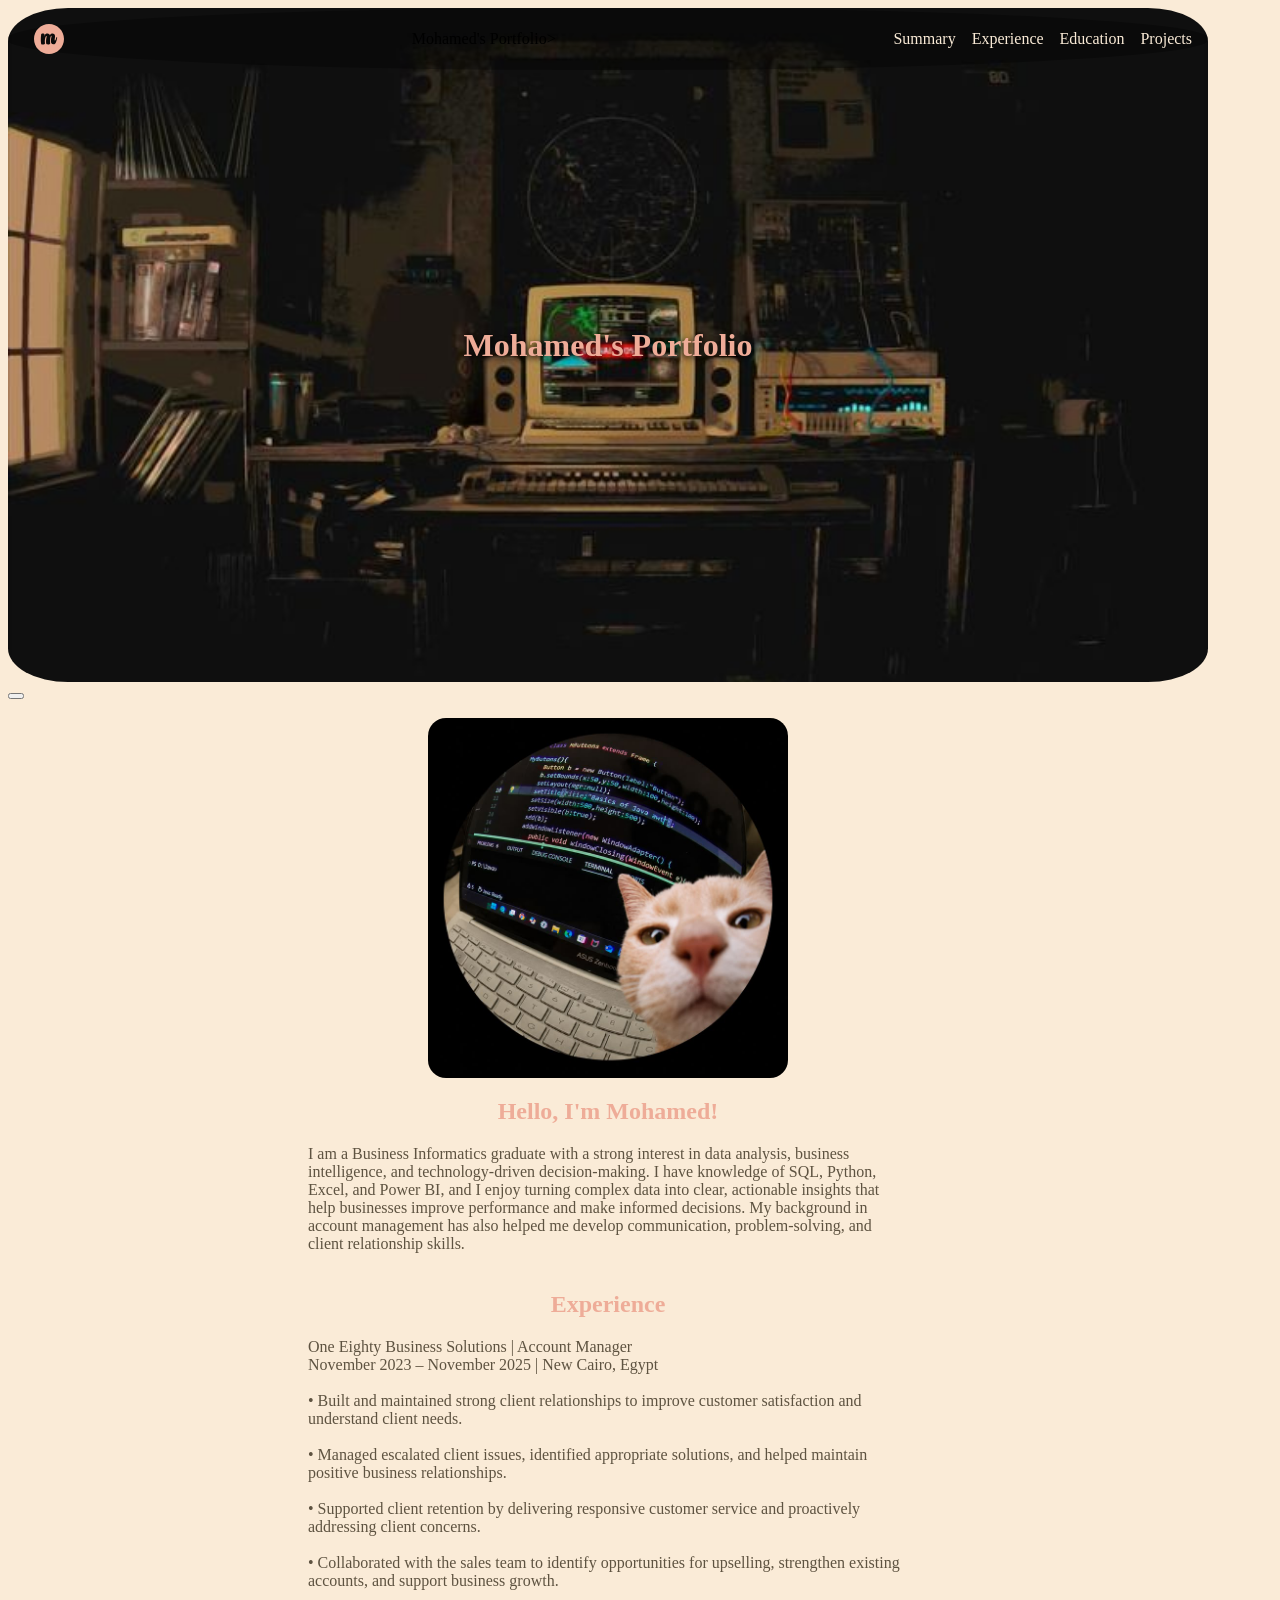
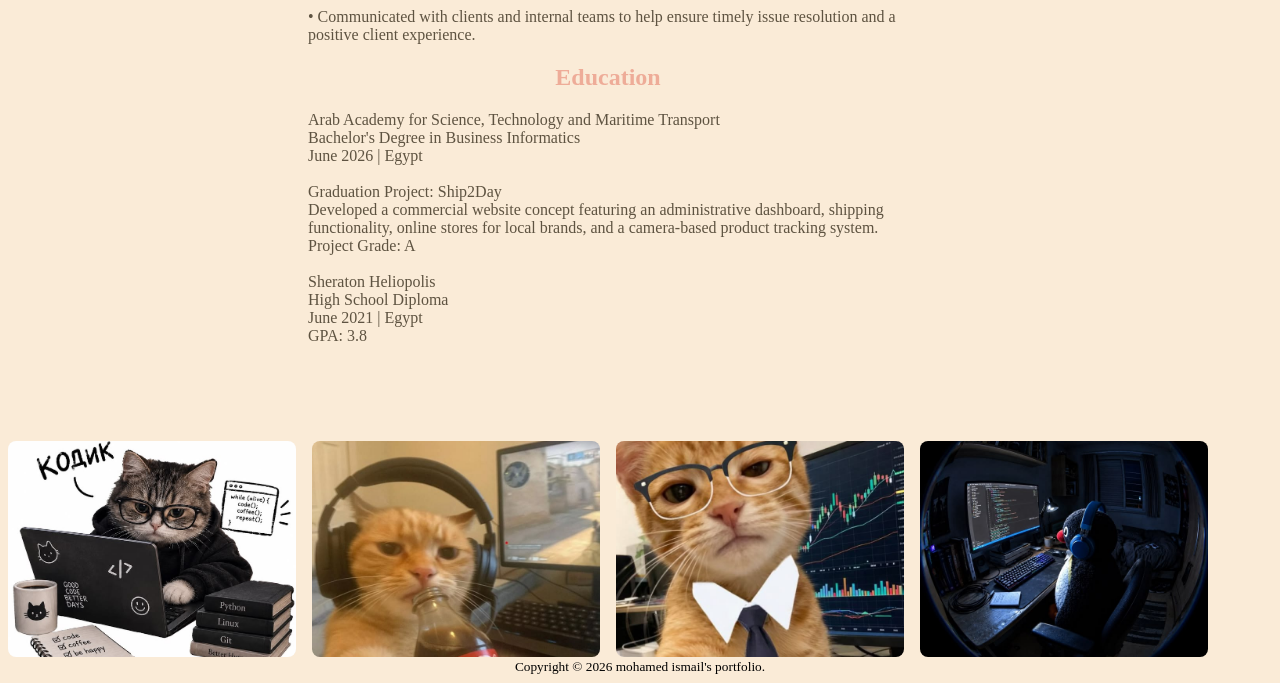
==== portfolio.html @ d8adeb4b "first commit" ====
<!DOCTYPE html>
<html lang="en">

<head>
  <meta charset="UTF-8">
  <meta name="viewport" content="width=device-width, initial-scale=1.0">
  <title>Mohamed's Portfolio</title>
  <!-- <meta name="Description" content="Mohamed is a Business Informatics graduate turning data into clear, useful business insights." > -->
  <link rel="stylesheet" href="./portfolio.css">
</head>

<body>

  <div class="container">
    <div class="hero" id="home">
      <img class="pro grad" src="./graduation.jpeg" alt="grad">
      <h1 class="title-h">Mohamed's Portfolio</h1>
      <nav class="navbar" aria-label="Main navigation">
       <img class="navbar-brand" src="./Letter m.svg" alt="home">Mohamed's Portfolio>
        <button class="navbar-toggler" type="button" aria-controls="navbar-links" aria-expanded="false">
          Menu
        </button>
        <ul class="navbar-links" id="navbar-links">
          <li><a href="#summary">Summary</a></li>
          <li><a href="#experience">Experience</a></li>
          <li><a href="#Education">Education</a></li>
          <li><a href="#projects">Projects</a></li>
        </ul>
      </nav>
    </div>
    <button type="button" class="btn btn-primary" id=""></button>
    <div class="protfolio1">
      <br >
      <div class="container2">
        <img class="gato" src="./gato programador.jpeg" alt="gato">
        <h2 class="hello" id="hello">Hello, I'm Mohamed!</h2>
        <p class="summary">
          I am a Business Informatics graduate with a strong interest in data analysis, business intelligence,
          and technology-driven decision-making. I have knowledge of SQL, Python, Excel, and Power BI, and I enjoy
          turning
          complex data into clear,
          actionable insights that help businesses improve performance and make informed decisions. My background in
          account management has also helped me develop communication,
          problem-solving, and client relationship skills.
        </p>
        <br>
      </div>

      <div class="container3">
        <h2 class="exp" id="experience">Experience</h2>
        <p class="exp-info">One Eighty Business Solutions | Account Manager
          <br>
          November 2023 – November 2025 | New Cairo, Egypt
          <br>
          <br>
          • Built and maintained strong client relationships to improve customer satisfaction and understand client
          needs.
          <br>
          <br>
          • Managed escalated client issues, identified appropriate solutions, and helped maintain positive business
          relationships.
          <br>
          <br>
          • Supported client retention by delivering responsive customer service and proactively addressing client
          concerns.
          <br>
          <br>
          • Collaborated with the sales team to identify opportunities for upselling, strengthen existing accounts, and
          support business growth.
          <br>
          <br>
          • Communicated with clients and internal teams to help ensure timely issue resolution and a positive client
          experience.
        </p>
      </div>
      <div class="contaner4">
        <h2 class="Education" id="Education">Education</h2>
        <p class="educ">Arab Academy for Science, Technology and Maritime Transport
          <br>
          Bachelor's Degree in Business Informatics
          <br>
          June 2026 | Egypt
          <br>
          <br>
          Graduation Project: Ship2Day
          <br>
          Developed a commercial website concept featuring an administrative dashboard, shipping functionality, online
          stores for local brands, and a camera-based product tracking system.
          <br>
          Project Grade: A
          <br>
          <br>
          Sheraton Heliopolis
          <br>
          High School Diploma <br> June 2021 | Egypt <br> GPA: 3.8
        </p>
      </div>

      <br>
      <br>
      <div class="projects" id="projects">
        <div class="grid-container">
          <div class="card">
            <img src="./_.jpeg" alt="project 1">
          </div>
          <div class="card">
            <img src="./checkout.jpeg" alt="project 2">
          </div>
          <div class="card">
            <img src="./eLIAS.jpeg" alt="project 3">
          </div>
          <div class="card">
            <img src="./Noot noot coder.jpeg" alt="project 4">
          </div>
        </div>
      </div>
    </div>
  </div>
  <script>
    const navToggle = document.querySelector(".navbar-toggler");
    const navLinks = document.querySelector(".navbar-links");

    navToggle.addEventListener("click", () => {
      const isExpanded = navToggle.getAttribute("aria-expanded") === "true";
      navToggle.setAttribute("aria-expanded", String(!isExpanded));
      navLinks.classList.toggle("is-open", !isExpanded);
    });

    navLinks.addEventListener("click", (event) => {
      if (event.target instanceof HTMLAnchorElement) {
        navToggle.setAttribute("aria-expanded", "false");
        navLinks.classList.remove("is-open");
      }
    });
  </script>

  <footer class="footer">
    <small>
      Copyright © 2026 mohamed ismail's portfolio.
    </small>
  </footer>

</body>

</html>
---- portfolio.css ----
body{
    background-color: antiquewhite;
}

.container {
    position: relative;
    width: min(1200px, 100%);
}

.navbar {
    position: absolute;
    top: 0;
    left: 0;
    z-index: 1;
    box-sizing: border-box;
    width: 100%;
    display: flex;
    align-items: center;
    justify-content: space-between;
    gap: 1rem;
    padding: 1rem;
    background-color: rgb(0 0 0 / 35%);
    border-radius: 48%;
}

.navbar a {
    color: antiquewhite;
    text-decoration: none;
}

.navbar a:hover,
.navbar a:focus-visible {
    text-decoration: underline;
}

.navbar-brand {
    height: 30px;
    width: 50px;
    border-color: bisque;
    font-weight: bold;
}

.navbar-links {
    display: flex;
    gap: 1rem;
    align-items: center;
    margin: 0;
    padding: 0;
    list-style: none;
}

.navbar-toggler {
    display: none;
}

.hero {
    position: relative;
}

.title-h {
    position: absolute;
    top: 50%;
    left: 50%;
    margin: 0;
    z-index: 2;
    transform: translate(-50%, -50%);
    color: rgb(238, 172, 152);
    text-align: center;
    text-shadow: 0 2px 6px black;
}

.pro {
    display: block;
    width: 100%;
    height: auto;
    border-radius: 5%;
}

.container2 {
    position: relative;
}


   .gato {
    display: block;
    width: 30%;
    height: auto;
    margin: 0 auto;
    border-radius: 5%;
}

.hello {
    text-align: center;
    color: rgb(238, 172, 152);
}

.summary {
    color: rgb(94, 83, 65);
    width: 50%;
    margin: auto;
}

.exp{
    text-align: center;
    color:rgb(238, 172, 152);
}

.exp-info{
    color: rgb(94, 83, 65);
    width: 50%;
    margin: auto;
}

.Education{
    text-align: center;
    color:rgb(238, 172, 152);
}

.educ{
    color: rgb(94, 83, 65);
    width: 50%;
    margin: auto;
}

@media (max-width: 600px) {
    .navbar {
        flex-wrap: wrap;
    }

    .navbar-toggler {
        display: block;
        padding: 0.5rem 0.75rem;
        border: 1px solid antiquewhite;
        border-radius: 4px;
        background: transparent;
        color: antiquewhite;
        font: inherit;
        cursor: pointer;
    }

    .navbar-links {
        display: none;
        flex-basis: 100%;
        align-items: flex-start;
        flex-direction: column;
        padding: 0.75rem;
        background-color: rgb(0 0 0 / 75%);
    }

    .navbar-links.is-open {
        display: flex;
    }
}

.grid-container {
    display: grid;
    margin-top: 5%;
    grid-template-columns: repeat(4, minmax(0, 1fr));
    gap: 1rem;
}

.grid-container img {
    display: block;
    width: 100%;
    aspect-ratio: 4 / 3;
    object-fit: cover;
    border-radius: 8px;
}

.projects{
    align-self: stretch;
}

footer{
    text-align: center;
}
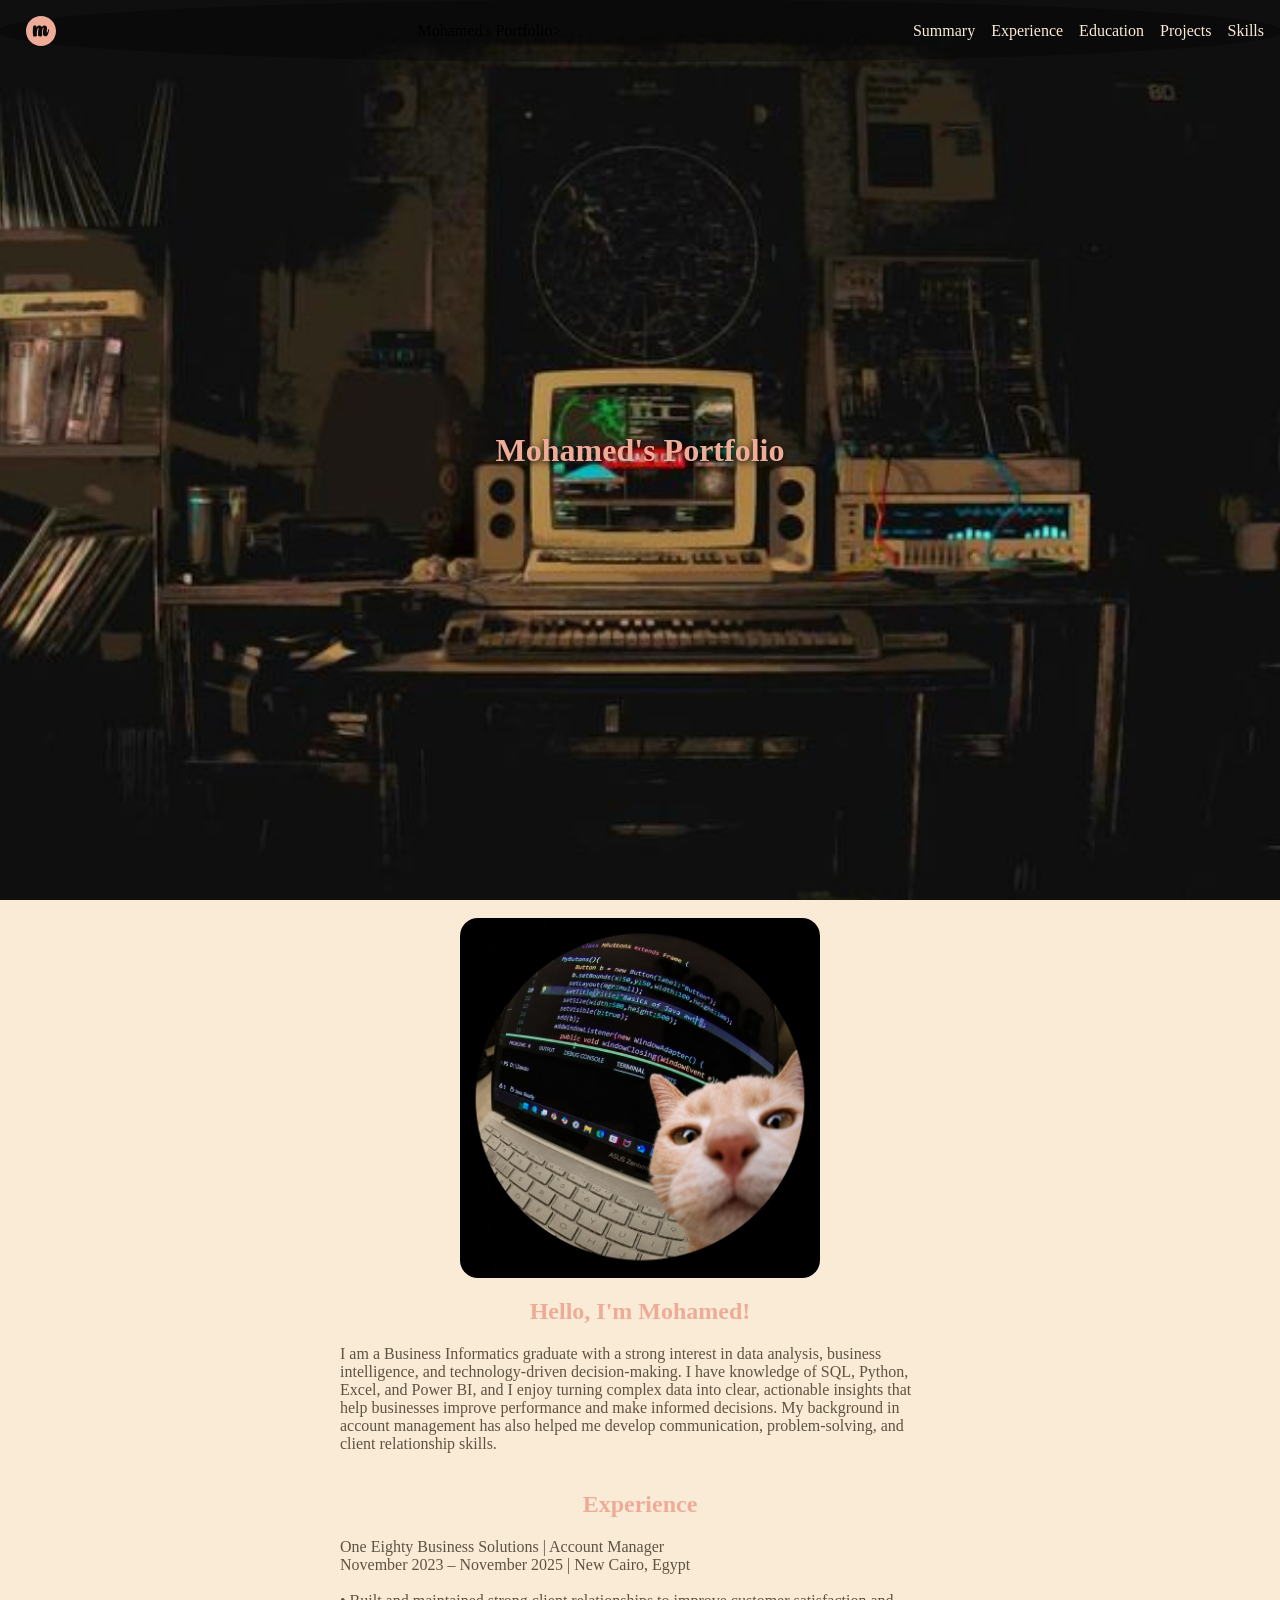
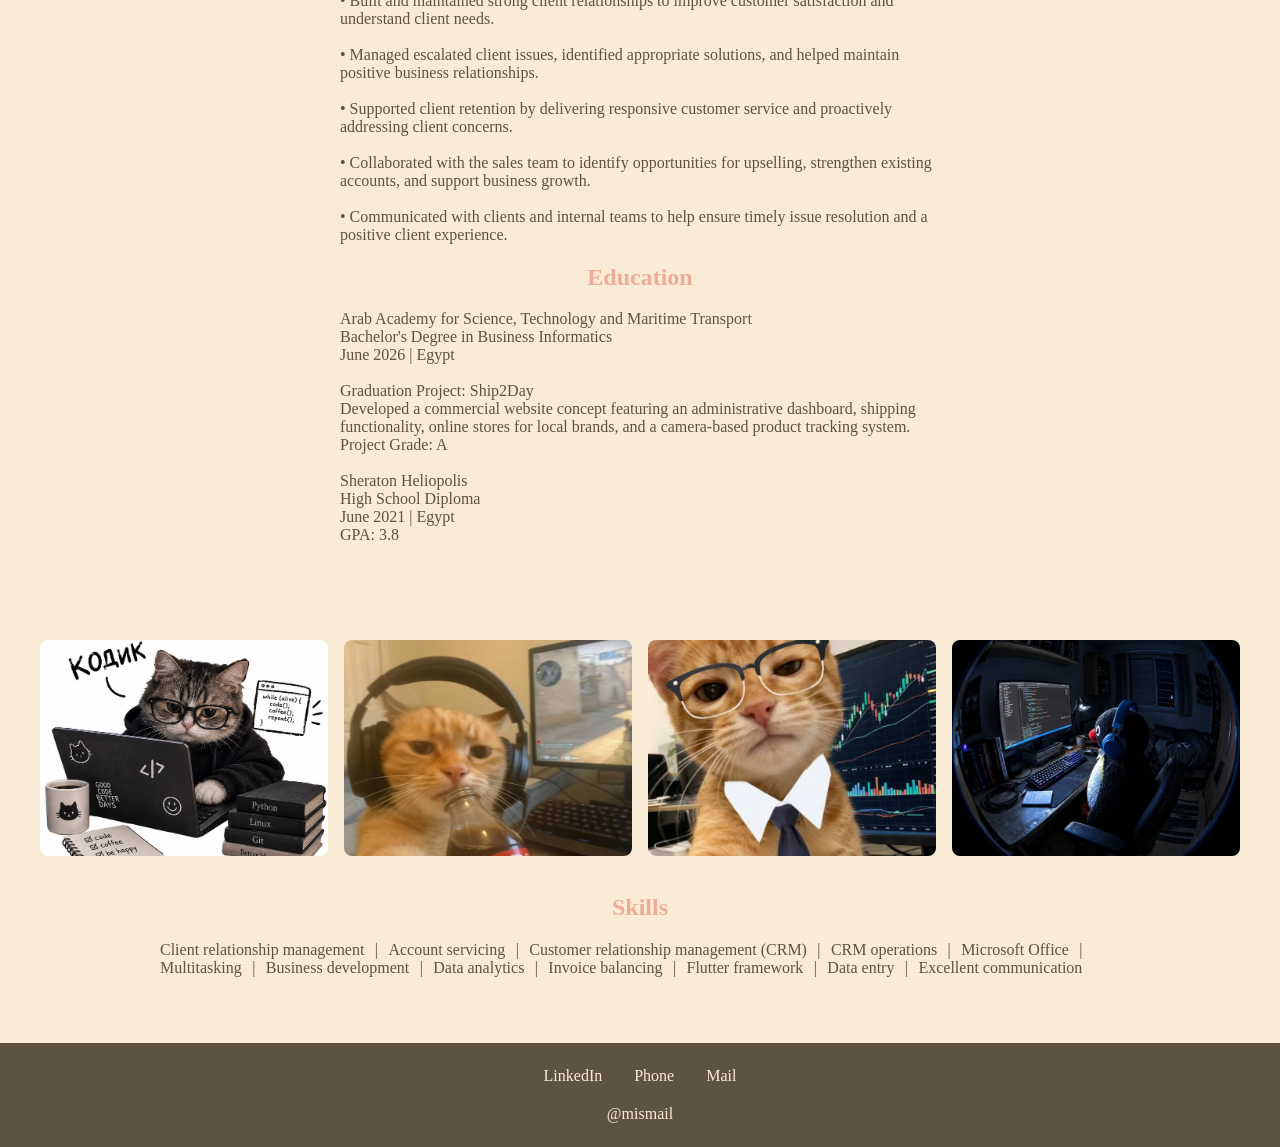
==== commit 2670d6fd: "Enhance portfolio layout and styling; add skills section and footer links" ====
--- a/portfolio.html
+++ b/portfolio.html
@@ -16,7 +16,7 @@
       <img class="pro grad" src="./graduation.jpeg" alt="grad">
       <h1 class="title-h">Mohamed's Portfolio</h1>
       <nav class="navbar" aria-label="Main navigation">
-       <img class="navbar-brand" src="./Letter m.svg" alt="home">Mohamed's Portfolio>
+        <img class="navbar-brand" src="./Letter m.svg" alt="home">Mohamed's Portfolio>
         <button class="navbar-toggler" type="button" aria-controls="navbar-links" aria-expanded="false">
           Menu
         </button>
@@ -25,15 +25,15 @@
           <li><a href="#experience">Experience</a></li>
           <li><a href="#Education">Education</a></li>
           <li><a href="#projects">Projects</a></li>
+          <li><a href="#skills">Skills</a></li>
         </ul>
       </nav>
     </div>
-    <button type="button" class="btn btn-primary" id=""></button>
     <div class="protfolio1">
-      <br >
+      <br>
       <div class="container2">
         <img class="gato" src="./gato programador.jpeg" alt="gato">
-        <h2 class="hello" id="hello">Hello, I'm Mohamed!</h2>
+        <h2 class="hello" id="summary">Hello, I'm Mohamed!</h2>
         <p class="summary">
           I am a Business Informatics graduate with a strong interest in data analysis, business intelligence,
           and technology-driven decision-making. I have knowledge of SQL, Python, Excel, and Power BI, and I enjoy
@@ -114,6 +114,26 @@
           </div>
         </div>
       </div>
+      <div class="container5">
+        <!-- <img class="float1" src="_ copy.jpeg" alt="copy"> -->
+        <br>
+        <h2 class="skills" id="skills">Skills</h2>
+        <ul class="skil-info">
+          <li>Client relationship management</li>
+          <li>Account servicing</li>
+          <li>Customer relationship management (CRM)</li>
+          <li>CRM operations</li>
+          <li>Microsoft Office</li>
+          <li>Multitasking</li>
+          <li>Business development</li>
+          <li>Data analytics</li>
+          <li>Invoice balancing</li>
+          <li>Flutter framework</li>
+          <li>Data entry</li>
+          <li>Excellent communication</li>
+        </ul>
+
+      </div>
     </div>
   </div>
   <script>
@@ -134,11 +154,33 @@
     });
   </script>
 
-  <footer class="footer">
-    <small>
+  <br>
+  
+<div class="footer-container">
+    <a class="footer-link" 
+       href="https://www.linkedin.com/" 
+       target="_blank" 
+       rel="noopener noreferrer">LinkedIn</a>
+
+    <a class="footer-link" href="tel:01154755385">Phone</a>
+
+    <a class="footer-link" href="mailto:muhamedesmail2003@gmail.com">Mail</a>
+
+    <p class="copyright">@mismail</p>
+</div>
+
+<!-- <div class="footer">
+  <footer class="foter">
+   <a class="" href="">LinkedIn</a>
+   <a class="" href="">Phone</a>
+   <a class="" href="">Mail</a>
+   <br>
+   <br>
+    <small class="bottom">
       Copyright © 2026 mohamed ismail's portfolio.
     </small>
   </footer>
+  </div> -->
 
 </body>
 
--- a/portfolio.css
+++ b/portfolio.css
@@ -1,10 +1,12 @@
 body{
     background-color: antiquewhite;
+    margin: 0;
 }
 
 .container {
     position: relative;
     width: min(1200px, 100%);
+    margin-inline: auto ;
 }
 
 .navbar {
@@ -55,6 +57,10 @@
 
 .hero {
     position: relative;
+    width: 100vw;
+    height: 100vh;
+    margin-left: calc(50% - 50vw);
+    overflow: hidden;
 }
 
 .title-h {
@@ -72,8 +78,8 @@
 .pro {
     display: block;
     width: 100%;
-    height: auto;
-    border-radius: 5%;
+    height: 100%;
+    object-fit: cover;
 }
 
 .container2 {
@@ -171,6 +177,82 @@
     align-self: stretch;
 }
 
-footer{
-    text-align: center;
-}+.skills{
+    text-align: center;
+    color:rgb(238, 172, 152);
+}
+
+.skil-info{
+    display: flex;
+    flex-wrap: wrap;
+    justify-content: flex-start;
+    align-content: flex-start;
+    text-align: left;
+    color: rgb(94, 83, 65);
+    width: 80%;
+    margin: auto;
+    padding: 0;
+    list-style: none;
+}
+
+.skil-info li {
+    display: inline-flex;
+    align-items: center;
+}
+
+.skil-info li:not(:last-child)::after {
+    content: "|";
+    margin: 0 0.65rem;
+}
+
+.footer-container {
+    display: flex;
+    flex-wrap: wrap;
+    align-items: center;
+    justify-content: center;
+    gap: 1.25rem 2rem;
+    margin-top: 3rem;
+    padding: 1.5rem;
+    background-color: rgb(94, 83, 65);
+    color: antiquewhite;
+}
+
+.footer-link {
+    color: antiquewhite;
+    text-decoration: none;
+}
+
+.footer-link:hover,
+.footer-link:focus-visible {
+    color: rgb(238, 172, 152);
+    text-decoration: underline;
+}
+
+.copyright {
+    flex-basis: 100%;
+    margin: 0;
+    text-align: center;
+}
+
+/* .float1{
+    float: left;
+    height: 50vh;
+    width: auto;
+    justify-content: space-around;
+    margin-top: 60px;
+} */
+
+/* .footer{
+    background-color: rgb(209, 119, 0);
+    
+}
+
+.mail{
+    text-align: left;
+}
+
+.bottom{
+   
+    text-align: center;
+    
+} */
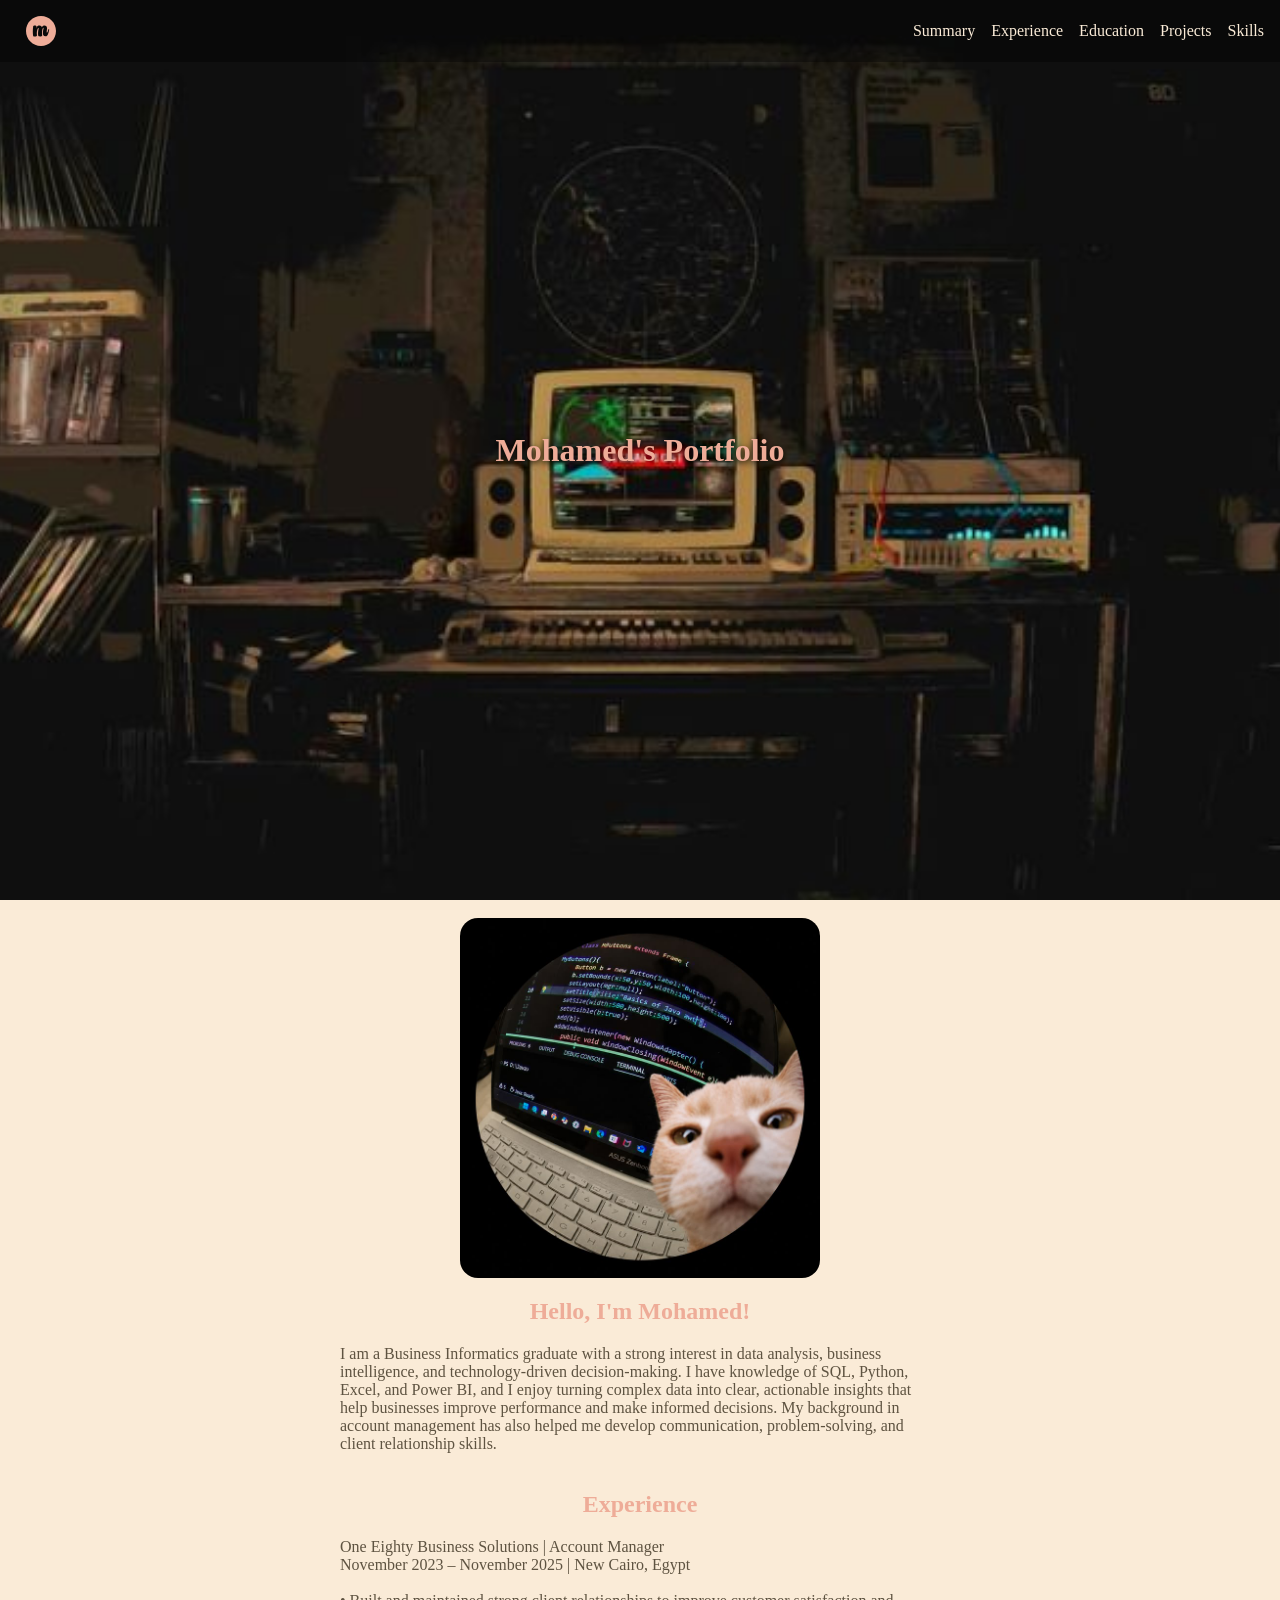
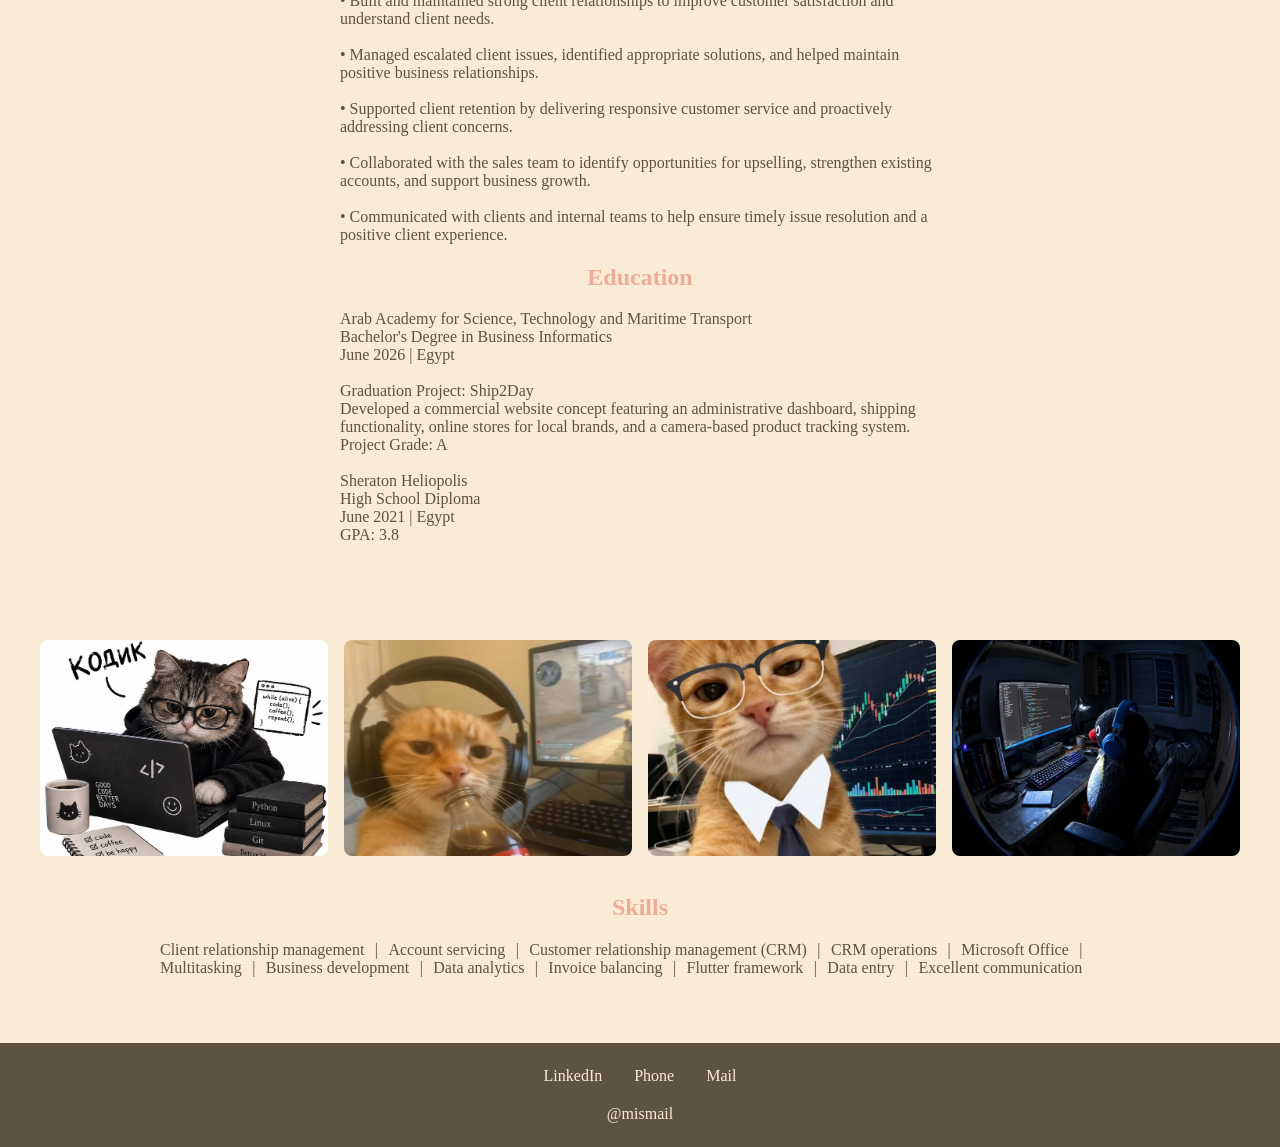
==== commit 56d36f16: "Fix navbar positioning and enhance layout structure" ====
--- a/portfolio.html
+++ b/portfolio.html
@@ -11,12 +11,8 @@
 
 <body>
 
-  <div class="container">
-    <div class="hero" id="home">
-      <img class="pro grad" src="./graduation.jpeg" alt="grad">
-      <h1 class="title-h">Mohamed's Portfolio</h1>
-      <nav class="navbar" aria-label="Main navigation">
-        <img class="navbar-brand" src="./Letter m.svg" alt="home">Mohamed's Portfolio>
+  <nav class="navbar" aria-label="Main navigation">
+        <img class="navbar-brand" src="./Letter m.svg" alt="home">
         <button class="navbar-toggler" type="button" aria-controls="navbar-links" aria-expanded="false">
           Menu
         </button>
@@ -28,6 +24,12 @@
           <li><a href="#skills">Skills</a></li>
         </ul>
       </nav>
+
+  <div class="container">
+    <div class="hero" id="home">
+      <img class="pro grad" src="./graduation.jpeg" alt="grad">
+      <h1 class="title-h">Mohamed's Portfolio</h1>
+
     </div>
     <div class="protfolio1">
       <br>
--- a/portfolio.css
+++ b/portfolio.css
@@ -10,10 +10,11 @@
 }
 
 .navbar {
-    position: absolute;
+    position: fixed;
+    right:0;
     top: 0;
-    left: 0;
-    z-index: 1;
+    left: 0;  
+    z-index: 1000;
     box-sizing: border-box;
     width: 100%;
     display: flex;
@@ -22,8 +23,8 @@
     gap: 1rem;
     padding: 1rem;
     background-color: rgb(0 0 0 / 35%);
-    border-radius: 48%;
-}
+    border-radius: 0%; 
+ } 
 
 .navbar a {
     color: antiquewhite;
@@ -93,6 +94,7 @@
     height: auto;
     margin: 0 auto;
     border-radius: 5%;
+   
 }
 
 .hello {
